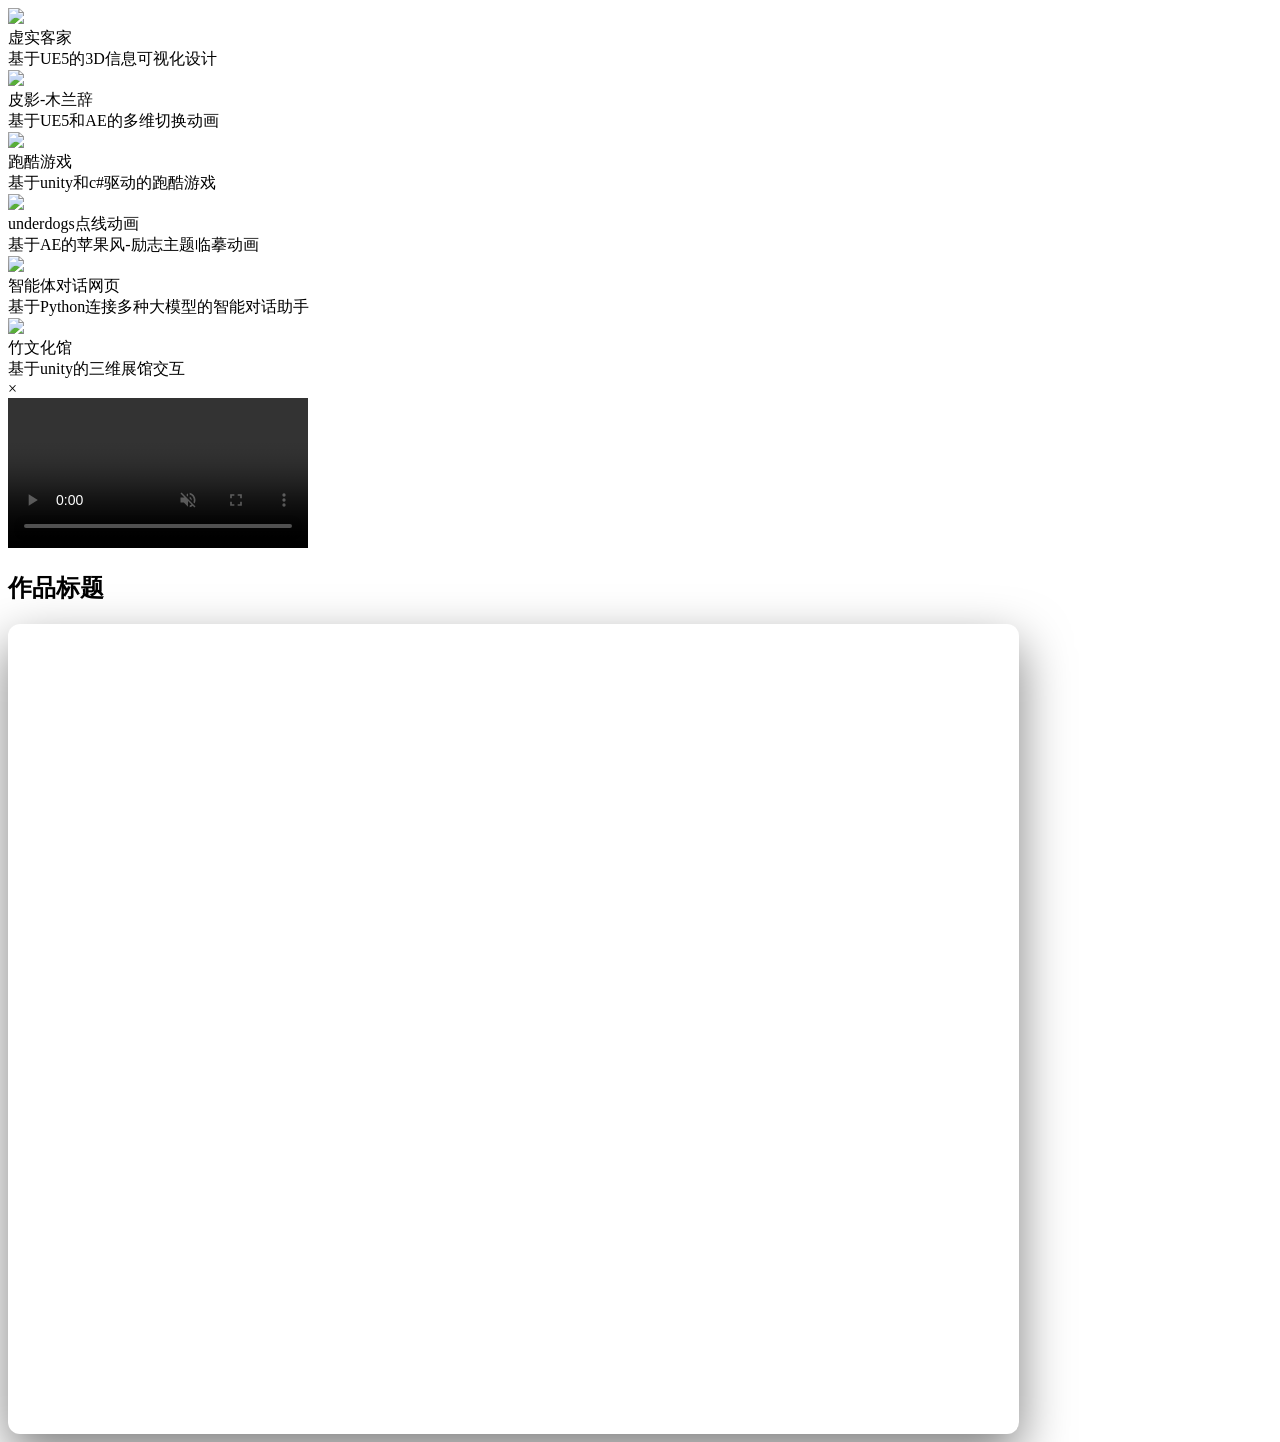
==== portfolio.html @ b3555d85 "Add files via upload cdd" ====
<!DOCTYPE html>
<html>
<head>
    <meta charset="utf-8">
    <title>cd_collection of works</title>
    <link rel="stylesheet" href="css/style.css">
</head>
<body>
    <div class="stage">
        <div class="container">
            <div class="card" style="--i:0;">
                <img src="images/00.PNG">
                <div class="content">虚实客家<br>基于UE5的3D信息可视化设计</div>
            </div>
            <div class="card" style="--i:1;">
				<img src="images/01.PNG">
                <div class="content">皮影-木兰辞<br>基于UE5和AE的多维切换动画</div>
            </div>
            <div class="card" style="--i:2;">
				<img src="images/02.PNG">
                <div class="content">跑酷游戏<br>基于unity和c#驱动的跑酷游戏</div>
            </div>
            <div class="card" style="--i:3;">
				<img src="images/03.PNG">
                <div class="content">underdogs点线动画<br>基于AE的苹果风-励志主题临摹动画</div>
            </div>
            <div class="card" style="--i:4;">
				<img src="images/04.PNG">
                <div class="content">智能体对话网页<br>基于Python连接多种大模型的智能对话助手</div>
            </div>
            <div class="card" style="--i:5;">
				<img src="images/05.PNG">
                <div class="content">竹文化馆<br>基于unity的三维展馆交互</div>
            </div>
        </div>
    </div>

    <div id="portfolio-modal" class="modal">
        <span class="close-btn">&times;</span>
        
        <div class="modal-wrapper">
            <div class="modal-left">
                <video id="detail-video" loop muted playsinline controls></video>
            </div>
            
            <div class="modal-right">
                <h2 id="detail-title">作品标题</h2>
                <div class="project-tags"></div>
                <div class="detail-text"></div>
            </div>
        </div>
    </div>
	
	    <div id="pdf-modal" class="modal" style="z-index: 10000;">
	        <span class="close-pdf-btn" style="position: absolute; top: 20px; right: 30px; font-size: 40px; color: #fff; cursor: pointer;">&times;</span>
	        <div style="width: 80%; height: 90vh; background: #fff; border-radius: 12px; overflow: hidden; box-shadow: 0 20px 50px rgba(0,0,0,0.5);">
	            <iframe id="pdf-viewer" src="" width="100%" height="100%" style="border: none;"></iframe>
	        </div>
	    </div>

    <script src="js/script.js"></script>
</body>
</html>
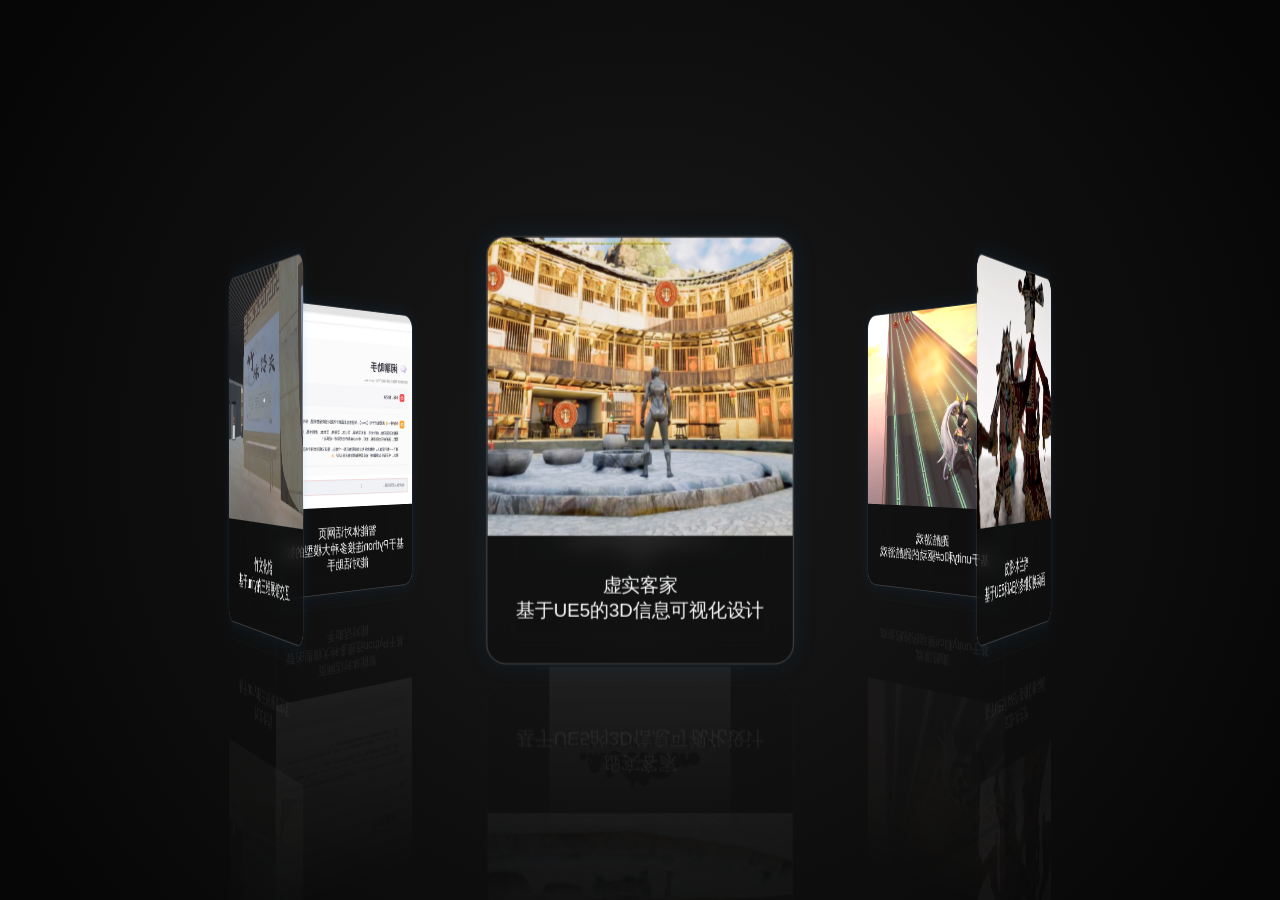
==== commit 532b5db5: "Add files via upload" ====
--- a/portfolio.html
+++ b/portfolio.html
@@ -13,23 +13,23 @@
                 <div class="content">虚实客家<br>基于UE5的3D信息可视化设计</div>
             </div>
             <div class="card" style="--i:1;">
-				<img src="images/01.PNG">
+				<img src="images/01.png">
                 <div class="content">皮影-木兰辞<br>基于UE5和AE的多维切换动画</div>
             </div>
             <div class="card" style="--i:2;">
-				<img src="images/02.PNG">
+				<img src="images/02.png">
                 <div class="content">跑酷游戏<br>基于unity和c#驱动的跑酷游戏</div>
             </div>
             <div class="card" style="--i:3;">
-				<img src="images/03.PNG">
+				<img src="images/03.png">
                 <div class="content">underdogs点线动画<br>基于AE的苹果风-励志主题临摹动画</div>
             </div>
             <div class="card" style="--i:4;">
-				<img src="images/04.PNG">
+				<img src="images/04.png">
                 <div class="content">智能体对话网页<br>基于Python连接多种大模型的智能对话助手</div>
             </div>
             <div class="card" style="--i:5;">
-				<img src="images/05.PNG">
+				<img src="images/05.png">
                 <div class="content">竹文化馆<br>基于unity的三维展馆交互</div>
             </div>
         </div>
--- a/css/style.css
+++ b/css/style.css
@@ -0,0 +1,425 @@
+* {
+    margin: 0;
+    padding: 0;
+    box-sizing: border-box;
+}
+
+body {
+    background: radial-gradient(circle at center, #1a1a1a 0%, #050505 100%); /* 渐变舞台背景 */
+    overflow: hidden;
+    height: 100vh;
+}
+
+.stage {
+    height: 100vh;
+    display: flex;
+    justify-content: center;
+    align-items: center;
+    perspective: 1500px; /* 3D 景深 */
+}
+
+.container {
+    position: relative;
+    width: 230px;
+    height: 320px;
+    transform-style: preserve-3d;
+    transition: transform 1s cubic-bezier(0.2, 0.8, 0.2, 1);
+}
+
+/* 🃏 3D 立牌卡片样式 */
+.card {
+    position: absolute;
+    width: 100%;
+    height: 100%;
+    background: rgba(255, 255, 255, 0.03);
+    border: 1px solid rgba(255, 255, 255, 0.15);
+    border-radius: 15px;
+    color: white;
+    font-family: sans-serif;
+    transform: rotateY(calc(var(--i) * 60deg)) translateZ(380px); /* 6张卡片围成圈 */
+    backdrop-filter: blur(10px);
+    box-shadow: 0 0 20px rgba(0, 150, 255, 0.1);
+    cursor: pointer;
+    transition: 0.4s ease;
+    overflow: hidden;
+    display: flex;
+    flex-direction: column;
+    -webkit-box-reflect: below 15px linear-gradient(transparent, rgba(255,255,255,0.08)); /* 独立倒影 */
+}
+
+.card:hover {
+    box-shadow: 0 0 30px rgba(0, 150, 255, 0.4);
+    border: 1px solid rgba(0, 150, 255, 0.6);
+    transform: rotateY(calc(var(--i) * 60deg)) translateZ(410px); /* 悬停向前探出 */
+}
+
+/* 卡片内图片 */
+.card img {
+    width: 100%;
+    height: 70%;
+    object-fit: cover;
+}
+
+/* 卡片内文字概括 */
+.card .content {
+    padding: 12px;
+    font-size: 14px;
+    text-align: center;
+    background: rgba(0,0,0,0.4);
+    flex-grow: 1;
+    display: flex;
+    align-items: center;
+    justify-content: center;
+}
+
+/* 🌌 全屏遮罩层（关键定位：确保浮动在最上层） */
+.modal {
+    display: none; 
+    position: fixed; /* 必须是固定定位 */
+    top: 0; left: 0;
+    width: 100vw; height: 100vh;
+    background: rgba(0, 0, 0, 0.75); 
+    backdrop-filter: blur(15px); /* 毛玻璃模糊底层 */
+    z-index: 9999; /* 保证在最前方 */
+    justify-content: center;
+    align-items: center;
+}
+
+/* 📦 左右双栏主体 */
+.modal-wrapper {
+    display: flex;
+    width: 85%;
+    height: 80%;
+    background: rgba(25, 25, 25, 0.85);
+    border: 1px solid rgba(255, 255, 255, 0.1);
+    border-radius: 20px;
+    overflow: hidden;
+    box-shadow: 0 30px 60px rgba(0, 0, 0, 0.8);
+}
+
+/* 🎬 左侧视频 */
+.modal-left {
+    flex: 6;
+    background: #000;
+    display: flex;
+    align-items: center;
+    justify-content: center;
+}
+.modal-left video {
+    width: 100%;
+    height: 100%;
+    object-fit: contain; /* 确保交互视频不被裁剪变形 */
+}
+
+/* 📝 右侧图文（独立滚动） */
+.modal-right {
+    flex: 4;
+    padding: 40px;
+    background: rgba(15, 15, 15, 0.5);
+    overflow-y: auto; /* 允许右侧超长时上下滚动 */
+    color: #e0e0e0;
+    font-family: sans-serif;
+}
+
+.modal-right h2 {
+    font-size: 24px;
+    margin-bottom: 15px;
+    color: #fff;
+}
+
+/* 🏷️ 标签样式 */
+.project-tags {
+    margin-bottom: 25px;
+}
+.project-tags span {
+    display: inline-block;
+    background: rgba(0, 150, 255, 0.15);
+    color: #0096ff;
+    border: 1px solid rgba(0, 150, 255, 0.3);
+    padding: 4px 10px;
+    border-radius: 5px;
+    font-size: 12px;
+    margin-right: 8px;
+}
+
+/* 详情内文 */
+.detail-text h3 {
+    font-size: 16px;
+    color: #0096ff;
+    margin: 20px 0 10px 0;
+}
+.detail-text p {
+    font-size: 14px;
+    line-height: 1.6;
+    color: #b0b0b0;
+}
+
+/* ❌ 关闭按钮 */
+.close-btn {
+    position: absolute;
+    top: 30px; right: 40px;
+    font-size: 40px;
+    color: rgba(255, 255, 255, 0.5);
+    cursor: pointer;
+    transition: 0.3s;
+}
+.close-btn:hover {
+    color: #fff;
+}
+
+/* ========================================== */
+/* 🪪 个人信息页 (index.html) 专属样式 */
+/* ========================================== */
+
+/* 主大容器左右分栏 */
+.about-container {
+    display: flex;
+    max-width: 1000px;
+    width: 90%;
+    height: 85vh;
+    margin: 7vh auto;
+    background: rgba(25, 25, 25, 0.65);
+    border: 1px solid rgba(255, 255, 255, 0.1);
+    border-radius: 24px;
+    backdrop-filter: blur(20px);
+    overflow: hidden;
+    box-shadow: 0 40px 100px rgba(0,0,0,0.8);
+}
+
+/* 左侧名片挂件 */
+.profile-card {
+    flex: 3.5;
+    background: rgba(15, 15, 15, 0.5);
+    border-right: 1px solid rgba(255, 255, 255, 0.05);
+    display: flex;
+    flex-direction: column;
+    align-items: center;
+    justify-content: center;
+    padding: 30px;
+    color: #fff;
+}
+
+/* 头像框 */
+.avatar-box {
+    width: 130px;
+    height: 130px;
+    border-radius: 50%;
+    border: 2px solid #0096ff;
+    overflow: hidden;
+    box-shadow: 0 0 25px rgba(0, 150, 255, 0.3);
+    margin-bottom: 20px;
+}
+.avatar-box img {
+    width: 100%;
+    height: 100%;
+    object-fit: cover;
+}
+
+.profile-card h2 { font-size: 24px; margin-bottom: 8px; letter-spacing: 1px; }
+.profile-card .subtitle { font-size: 13px; color: #0096ff; margin-bottom: 40px; }
+
+/* 🚀 炫酷的进入作品集按钮 */
+.enter-btn {
+    display: inline-block;
+    padding: 13px 28px;
+    background: linear-gradient(135deg, #0052d4, #4364f7, #6fb1fc);
+    color: white;
+    text-decoration: none;
+    border-radius: 30px;
+    font-size: 14px;
+    font-weight: bold;
+    box-shadow: 0 10px 20px rgba(67, 100, 247, 0.3);
+    transition: 0.3s ease;
+}
+.enter-btn:hover {
+    transform: translateY(-3px) scale(1.05);
+    box-shadow: 0 15px 30px rgba(0, 150, 255, 0.5);
+}
+
+/* 右侧内容滚动区 */
+.info-content {
+    flex: 6.5;
+    padding: 50px;
+    overflow-y: auto;
+    color: #e0e0e0;
+}
+.info-section {
+    margin-bottom: 35px;
+}
+.info-section h3 {
+    font-size: 18px;
+    color: #0096ff;
+    margin-bottom: 15px;
+    border-bottom: 1px solid rgba(0, 150, 255, 0.2);
+    padding-bottom: 8px;
+}
+.info-section p { font-size: 14px; line-height: 1.8; color: #cccccc; }
+.info-section .sub-text { font-size: 13px; color: #888; margin-top: 5px; }
+
+/* 技能标签组 */
+/* ========================================== */
+/* ✨ 升级版：高科技荧光发光技能标签 */
+/* ========================================== */
+
+/* 标签包裹外壳 */
+.skills-tags { 
+    display: flex; 
+    flex-wrap: wrap; 
+    gap: 12px;       /* 稍微拉开一点间距，让发光不重叠 */
+    margin-top: 15px; 
+}
+
+/* 每一个独立的技能标签 Box */
+.skills-tags span {
+    background: rgba(0, 150, 255, 0.04); /* 极度透明的科技蓝底色 */
+    border: 1px solid rgba(0, 150, 255, 0.25); /* 淡淡的蓝色发光边框 */
+    padding: 8px 16px;
+    border-radius: 8px;
+    font-size: 13px;
+    color: #0096ff; /* 文字直接使用高亮蓝色 */
+    font-weight: 500;
+    letter-spacing: 0.5px;
+    
+    /* 核心：加入淡淡的初始发光阴影 */
+    box-shadow: 0 0 8px rgba(0, 150, 255, 0.1);
+    
+    /* 动画过渡：让鼠标放上去的变化非常丝滑 */
+    transition: all 0.3s cubic-bezier(0.2, 0.8, 0.2, 1);
+    cursor: default;
+}
+
+/* 🖱️ 鼠标悬停（Hover）时的炫酷激活动画 */
+.skills-tags span:hover {
+    color: #ffffff; /* 文字变成纯白，高亮突显 */
+    background: rgba(0, 150, 255, 0.15); /* 蓝色背景变深 */
+    border-color: #0096ff; /* 边框完全点亮 */
+    
+    /* 荧光扩散：像霓虹灯一样向外喷射蓝色光芒 */
+    box-shadow: 0 0 15px rgba(0, 150, 255, 0.6), 
+                inset 0 0 8px rgba(0, 150, 255, 0.3); 
+                
+    transform: translateY(-2px); /* 微微向上悬浮 2 像素，增加物理交互感 */
+}
+
+
+/* ========================================== */
+/* ⏳ 校园经历时间线专属样式 */
+/* ========================================== */
+
+.timeline-wrapper {
+    position: relative;
+    padding-left: 20px;
+    margin-top: 15px;
+    /* 绘制左侧的垂直时间线 */
+    border-left: 2px solid rgba(0, 150, 255, 0.15); 
+}
+
+.timeline-item {
+    position: relative;
+    margin-bottom: 25px;
+}
+/* 最后一个经历不需要留太多底部间距 */
+.timeline-item:last-child {
+    margin-bottom: 5px;
+}
+
+/* 时间线上的蓝色小圆点 */
+.timeline-dot {
+    position: absolute;
+    left: -27px; /* 恰好压在左侧的边框线上 */
+    top: 5px;
+    width: 12px;
+    height: 12px;
+    background: #0096ff;
+    border: 2px solid #191919; /* 用背景色做个描边，产生断开感 */
+    border-radius: 50%;
+    box-shadow: 0 0 10px #0096ff; /* 荧光发光效果 */
+}
+
+/* 经历的标题头部（时间和职务） */
+.timeline-header {
+    display: flex;
+    align-items: center;
+    gap: 15px;
+    margin-bottom: 6px;
+}
+
+.timeline-time {
+    font-size: 13px;
+    color: #0096ff; /* 蓝色强调时间 */
+    font-weight: bold;
+    font-family: monospace;
+}
+
+.timeline-title {
+    font-size: 14px;
+    color: #ffffff;
+    font-weight: 600;
+}
+
+/* 具体工作职责描述 */
+.timeline-desc {
+    font-size: 13px !important;
+    line-height: 1.6;
+    color: #a0a0a0 !important;
+}
+
+/* ========================================== */
+/* 📄 右侧详情内嵌 PDF 触发卡片样式 */
+/* ========================================== */
+.pdf-trigger-card {
+    display: flex;
+    align-items: center;
+    background: rgba(0, 150, 255, 0.05);
+    border: 1px solid rgba(0, 150, 255, 0.2);
+    border-radius: 12px;
+    padding: 15px 20px;
+    margin: 18px 0;
+    cursor: pointer;
+    transition: all 0.3s ease;
+    box-shadow: 0 5px 15px rgba(0,0,0,0.2);
+}
+
+/* 卡片内的图标 */
+.pdf-trigger-card .pdf-icon {
+    font-size: 30px;
+    margin-right: 15px;
+    filter: drop-shadow(0 0 5px rgba(0, 150, 255, 0.6));
+}
+
+/* 卡片内部文字说明 */
+.pdf-trigger-card .pdf-info {
+    flex-grow: 1;
+}
+.pdf-trigger-card .pdf-info h4 {
+    font-size: 14px;
+    color: #ffffff;
+    margin-bottom: 4px;
+    font-weight: 600;
+}
+.pdf-trigger-card .pdf-info p {
+    font-size: 12px !important;
+    color: #888888 !important;
+    margin: 0 !important;
+}
+
+/* 右侧的箭头 */
+.pdf-trigger-card .pdf-arrow {
+    font-size: 18px;
+    color: #0096ff;
+    transition: transform 0.3s ease;
+}
+
+/* 🖱️ 鼠标悬停卡片时的通电发光效果 */
+.pdf-trigger-card:hover {
+    background: rgba(0, 150, 255, 0.12);
+    border-color: #0096ff;
+    box-shadow: 0 0 20px rgba(0, 150, 255, 0.4);
+    transform: translateY(-2px);
+}
+
+/* 悬停时箭头往右上角指 */
+.pdf-trigger-card:hover .pdf-arrow {
+    transform: translate(3px, -3px);
+    color: #fff;
+}
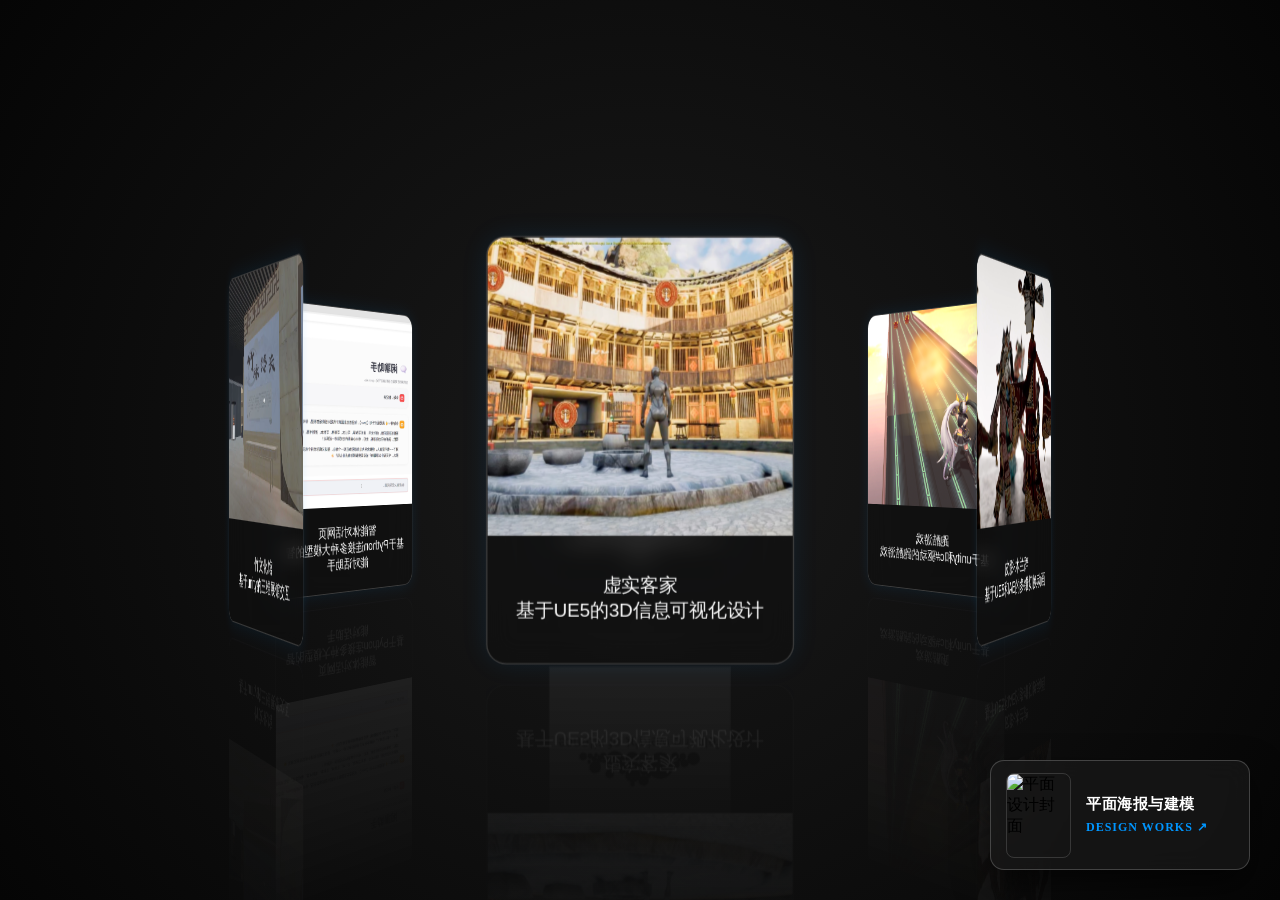
==== commit 5ee38f21: "Add files via upload" ====
--- a/portfolio.html
+++ b/portfolio.html
@@ -12,26 +12,34 @@
                 <img src="images/00.PNG">
                 <div class="content">虚实客家<br>基于UE5的3D信息可视化设计</div>
             </div>
-            <div class="card" style="--i:1;">
+            <div class="card" style="--i:1;">
 				<img src="images/01.png">
                 <div class="content">皮影-木兰辞<br>基于UE5和AE的多维切换动画</div>
             </div>
-            <div class="card" style="--i:2;">
+            <div class="card" style="--i:2;">
 				<img src="images/02.png">
                 <div class="content">跑酷游戏<br>基于unity和c#驱动的跑酷游戏</div>
             </div>
-            <div class="card" style="--i:3;">
+            <div class="card" style="--i:3;">
 				<img src="images/03.png">
                 <div class="content">underdogs点线动画<br>基于AE的苹果风-励志主题临摹动画</div>
             </div>
-            <div class="card" style="--i:4;">
+            <div class="card" style="--i:4;">
 				<img src="images/04.png">
                 <div class="content">智能体对话网页<br>基于Python连接多种大模型的智能对话助手</div>
             </div>
-            <div class="card" style="--i:5;">
+            <div class="card" style="--i:5;">
 				<img src="images/05.png">
                 <div class="content">竹文化馆<br>基于unity的三维展馆交互</div>
             </div>
+        </div>
+    </div>
+
+    <div id="corner-poster-card" class="corner-card">
+        <img src="images/06.png" alt="平面设计封面">
+        <div class="corner-card-info">
+            <span>平面海报与建模</span>
+            <p>DESIGN WORKS ↗</p>
         </div>
     </div>
 
@@ -49,14 +57,14 @@
                 <div class="detail-text"></div>
             </div>
         </div>
-    </div>
-	
-	    <div id="pdf-modal" class="modal" style="z-index: 10000;">
-	        <span class="close-pdf-btn" style="position: absolute; top: 20px; right: 30px; font-size: 40px; color: #fff; cursor: pointer;">&times;</span>
-	        <div style="width: 80%; height: 90vh; background: #fff; border-radius: 12px; overflow: hidden; box-shadow: 0 20px 50px rgba(0,0,0,0.5);">
-	            <iframe id="pdf-viewer" src="" width="100%" height="100%" style="border: none;"></iframe>
-	        </div>
-	    </div>
+    </div>
+	
+    <div id="pdf-modal" class="modal" style="z-index: 10000;">
+        <span class="close-pdf-btn" style="position: absolute; top: 20px; right: 30px; font-size: 40px; color: #fff; cursor: pointer;">&times;</span>
+        <div style="width: 80%; height: 90vh; background: #fff; border-radius: 12px; overflow: hidden; box-shadow: 0 20px 50px rgba(0,0,0,0.5);">
+            <iframe id="pdf-viewer" src="" width="100%" height="100%" style="border: none;"></iframe>
+        </div>
+    </div>
 
     <script src="js/script.js"></script>
 </body>
--- a/css/style.css
+++ b/css/style.css
@@ -423,3 +423,280 @@
     transform: translate(3px, -3px);
     color: #fff;
 }
+/* ========================================== */
+/* 🖼️ 第 7 张卡片专享：两排并列海报格子样式 */
+/* ========================================== */
+
+/* 1. 网格容器：实现两排并列（每排3个，自动适配） */
+.poster-grid {
+    display: grid;
+    grid-template-columns: repeat(3, 1fr); /* 完美的3列并列 */
+    gap: 15px; /* 格子之间的间距 */
+    margin: 20px 0;
+    width: 100%;
+}
+
+/* 2. 单个海报卡片外壳 */
+.poster-item {
+    position: relative;
+    border-radius: 10px;
+    overflow: hidden;
+    aspect-ratio: 3 / 4; /* 锁定标准的竖版海报比例 */
+    background: #14171c;
+    border: 1px solid rgba(255, 255, 255, 0.08);
+    cursor: pointer;
+    transition: all 0.4s cubic-bezier(0.165, 0.84, 0.44, 1); /* 丝滑过渡动效 */
+    box-shadow: 0 4px 10px rgba(0, 0, 0, 0.3);
+}
+
+/* 海报图片自身样式 */
+.poster-item img {
+    width: 100%;
+    height: 100%;
+    object-fit: cover; /* 保证图片不变形地铺满格子 */
+    transition: transform 0.4s ease;
+}
+
+/* 3. 🖱️ 核心交互：光标停留（Hover）时的“通电发光+微微浮起”效果 */
+.poster-item:hover {
+    transform: translateY(-6px); /* 向上轻轻浮起 6 像素 */
+    border-color: #0096ff; /* 边框变成标志性的科技蓝 */
+    /* 核心：外层炫酷的蓝色荧光霓虹效果 */
+    box-shadow: 0 0 25px rgba(0, 150, 255, 0.5), 
+                0 10px 20px rgba(0, 0, 0, 0.5);
+}
+
+/* 悬停时图片微微放大，增加空间感 */
+.poster-item:hover img {
+    transform: scale(1.05);
+}
+
+/* 4. 遮罩层：悬停时从底部浮现海报标题文字 */
+.poster-mask {
+    position: absolute;
+    top: 0;
+    left: 0;
+    width: 100%;
+    height: 100%;
+    background: linear-gradient(transparent 40%, rgba(0, 0, 0, 0.85));
+    display: flex;
+    align-items: flex-end;
+    padding: 12px;
+    box-sizing: border-box;
+    opacity: 0; /* 默认隐藏 */
+    transition: opacity 0.3s ease;
+}
+
+.poster-mask span {
+    color: #ffffff;
+    font-size: 13px;
+    font-weight: 500;
+    letter-spacing: 0.5px;
+    transform: translateY(10px);
+    transition: transform 0.3s ease;
+}
+
+/* 悬停时字和遮罩显现出来 */
+.poster-item:hover .poster-mask {
+    opacity: 1;
+}
+.poster-item:hover .poster-mask span {
+    transform: translateY(0);
+}
+/* ========================================== */
+/* 🌌 纯净全屏海报大厅专用样式（直接加在底部） */
+/* ========================================== */
+
+.pure-poster-container {
+    width: 100%;
+    max-width: 1100px;
+    margin: 0 auto;
+    padding: 30px 10px;
+    box-sizing: border-box;
+    text-align: center;
+}
+
+.poster-main-title {
+    font-size: 28px;
+    color: #ffffff;
+    margin-bottom: 8px;
+    font-weight: 600;
+    letter-spacing: 1px;
+}
+
+.poster-main-sub {
+    font-size: 14px;
+    color: #0096ff;
+    margin-bottom: 35px;
+    opacity: 0.8;
+}
+
+.pure-poster-container .poster-grid {
+    display: grid;
+    grid-template-columns: repeat(3, 1fr);
+    gap: 25px; 
+    padding: 10px;
+}
+
+.pure-poster-container .poster-item {
+    position: relative;
+    border-radius: 10px;
+    overflow: hidden;
+    aspect-ratio: 3 / 4; 
+    background: rgba(255, 255, 255, 0.02);
+    border: 1px solid rgba(255, 255, 255, 0.05);
+    box-shadow: 0 15px 35px rgba(0, 0, 0, 0.6);
+    cursor: pointer;
+    transition: all 0.4s cubic-bezier(0.165, 0.84, 0.44, 1);
+}
+
+.pure-poster-container .poster-item img {
+    width: 100%;
+    height: 100%;
+    object-fit: cover;
+    transition: transform 0.4s ease;
+}
+
+/* 🖱️ 悬停发光 */
+.pure-poster-container .poster-item:hover {
+    transform: translateY(-6px);
+    border-color: #0096ff;
+    box-shadow: 0 0 25px rgba(0, 150, 255, 0.5), 
+                0 10px 20px rgba(0, 0, 0, 0.5);
+}
+
+.pure-poster-container .poster-item:hover img {
+    transform: scale(1.05);
+}
+
+.poster-mask {
+    position: absolute;
+    top: 0;
+    left: 0;
+    width: 100%;
+    height: 100%;
+    background: linear-gradient(transparent 40%, rgba(0, 0, 0, 0.85));
+    display: flex;
+    align-items: flex-end;
+    padding: 12px;
+    box-sizing: border-box;
+    opacity: 0;
+    transition: opacity 0.3s ease;
+}
+
+.poster-mask span {
+    color: #ffffff;
+    font-size: 13px;
+    font-weight: 500;
+    transform: translateY(10px);
+    transition: transform 0.3s ease;
+}
+
+.pure-poster-container .poster-item:hover .poster-mask {
+    opacity: 1;
+}
+.pure-poster-container .poster-item:hover .poster-mask span {
+    transform: translateY(0);
+}
+/* ======================================================== */
+/* ⚡ 精准拦截：进入海报模式时，打破旧布局，隐形视频和右侧文字标题 */
+/* ======================================================== */
+
+/* 1. 当处于海报模式时，把原本 Flex 左右分栏的容器变成正常的 block 块级，从而让海报全屏铺满 */
+#portfolio-modal.poster-mode .modal-wrapper {
+    display: block !important;
+    background: rgba(15, 15, 15, 0.95) !important; /* 稍微加深一点背景，突出海报 */
+    overflow-y: auto !important; /* 让整个大弹窗可以直接上下滚动 */
+}
+
+/* 2. 彻底隐形：隐藏左侧的视频容器、右侧原有的作品总标题、以及标签盒子 */
+#portfolio-modal.poster-mode .modal-left,
+#portfolio-modal.poster-mode #detail-title,
+#portfolio-modal.poster-mode .project-tags {
+    display: none !important;
+}
+
+/* 3. 解除限制：让原有的右侧图文区撑满 100% 宽度，不再受 flex 分栏的限制 */
+#portfolio-modal.poster-mode .modal-right {
+    width: 100% !important;
+    height: auto !important;
+    overflow-y: visible !important; /* 把小滚动条干掉，用大窗口滚动 */
+    padding: 40px !important;
+}
+
+/* 4. 微调网格：确保在你的大容器里能完美展示两排并列 */
+#portfolio-modal.poster-mode .poster-grid {
+    display: grid !important;
+    grid-template-columns: repeat(3, 1fr) !important;
+    gap: 25px !important;
+    margin: 30px 0 !important;
+    width: 100% !important;
+}
+/* ========================================== */
+/* 📌 右下角独立平面海报入口卡片样式（放大升级版） */
+/* ========================================== */
+.corner-card {
+    position: fixed;
+    bottom: 30px;
+    right: 30px;
+    width: 260px;  /* 📐 宽度从 200px 放大到 260px */
+    height: 110px; /* 📐 高度从 90px 放大到 110px */
+    background: rgba(25, 25, 25, 0.75); /* 稍微加深一点背景，更有质感 */
+    border: 1px solid rgba(255, 255, 255, 0.2); /* 强化边框线 */
+    border-radius: 14px; /* 弧度更圆润 */
+    backdrop-filter: blur(12px);
+    z-index: 999; 
+    cursor: pointer;
+    display: flex;
+    align-items: center;
+    padding: 12px 15px; /* 调整内边距 */
+    gap: 15px; /* 图片和文字的间距拉开 */
+    box-shadow: 0 15px 35px rgba(0, 0, 0, 0.6);
+    transition: all 0.3s cubic-bezier(0.2, 0.8, 0.2, 1);
+}
+
+/* 小卡片左侧图片：同步放大 */
+.corner-card img {
+    width: 65px;  /* 📐 图片宽度从 50px 放大到 65px */
+    height: 85px; /* 📐 图片高度从 70px 放大到 85px */
+    object-fit: cover;
+    border-radius: 8px;
+    border: 1px solid rgba(255, 255, 255, 0.15);
+    transition: transform 0.3s ease;
+}
+
+/* 小卡片右侧文字区域 */
+.corner-card-info {
+    display: flex;
+    flex-direction: column;
+    justify-content: center;
+}
+
+/* 主标题文字放大 */
+.corner-card-info span {
+    color: #ffffff;
+    font-size: 15px; /* 🔤 字号从 13px 放大到 15px */
+    font-weight: 600;
+    margin-bottom: 6px;
+    letter-spacing: 0.5px;
+}
+
+/* 副标题文字微调 */
+.corner-card-info p {
+    color: #0096ff;
+    font-size: 12px; /* 🔤 字号从 11px 放大到 12px */
+    font-weight: bold;
+    letter-spacing: 1px;
+}
+
+/* 鼠标悬停 Hover 特效保持丝滑上浮与发光 */
+.corner-card:hover {
+    transform: translateY(-6px); /* 悬浮高度稍微增加 */
+    border-color: #0096ff;
+    box-shadow: 0 0 25px rgba(0, 150, 255, 0.5), 0 20px 40px rgba(0, 0, 0, 0.7);
+}
+
+.corner-card:hover img {
+    transform: scale(1.04);
+}
+
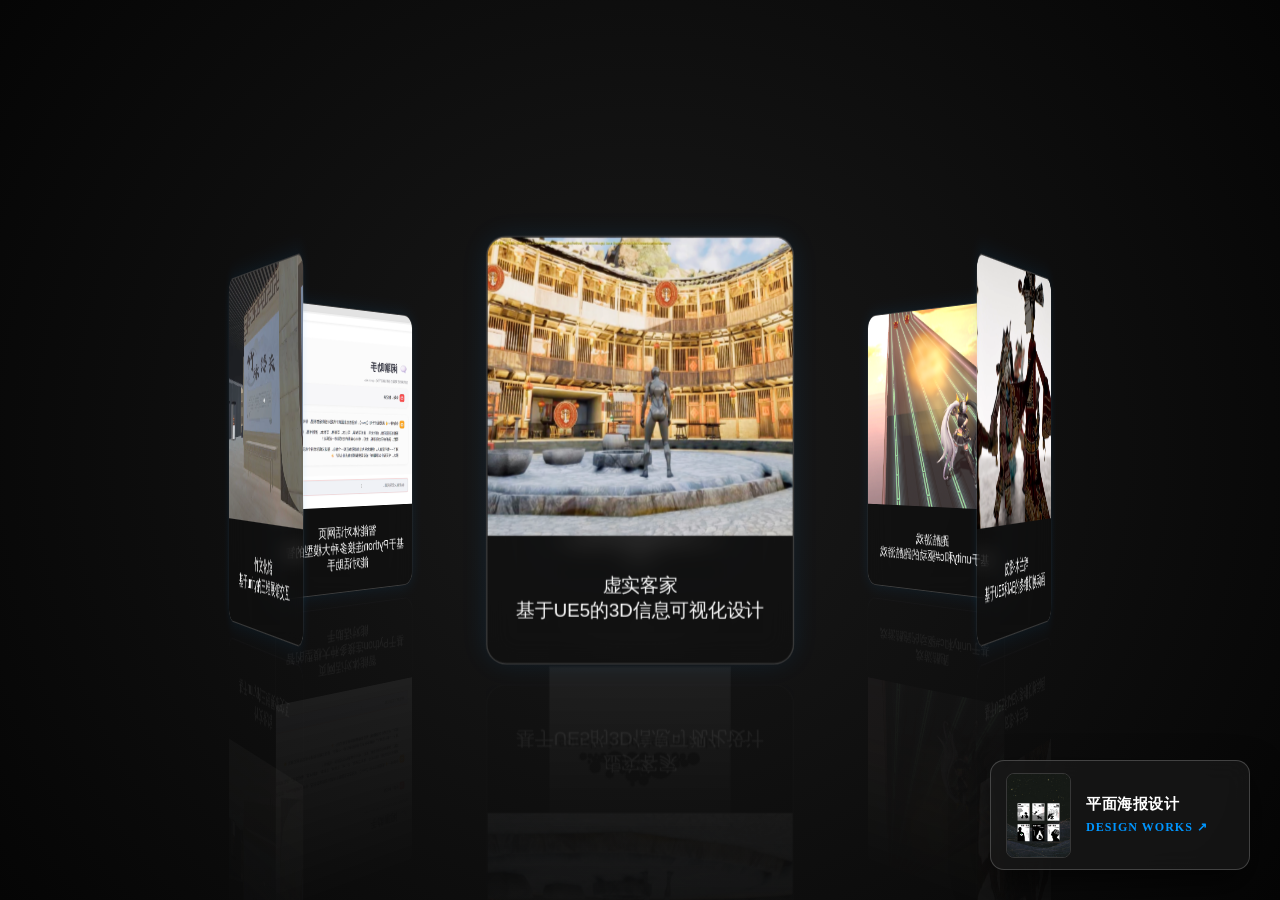
==== commit 9a3c8c11: "Update portfolio.html" ====
--- a/portfolio.html
+++ b/portfolio.html
@@ -38,7 +38,7 @@
     <div id="corner-poster-card" class="corner-card">
         <img src="images/06.png" alt="平面设计封面">
         <div class="corner-card-info">
-            <span>平面海报与建模</span>
+            <span>平面海报设计</span>
             <p>DESIGN WORKS ↗</p>
         </div>
     </div>
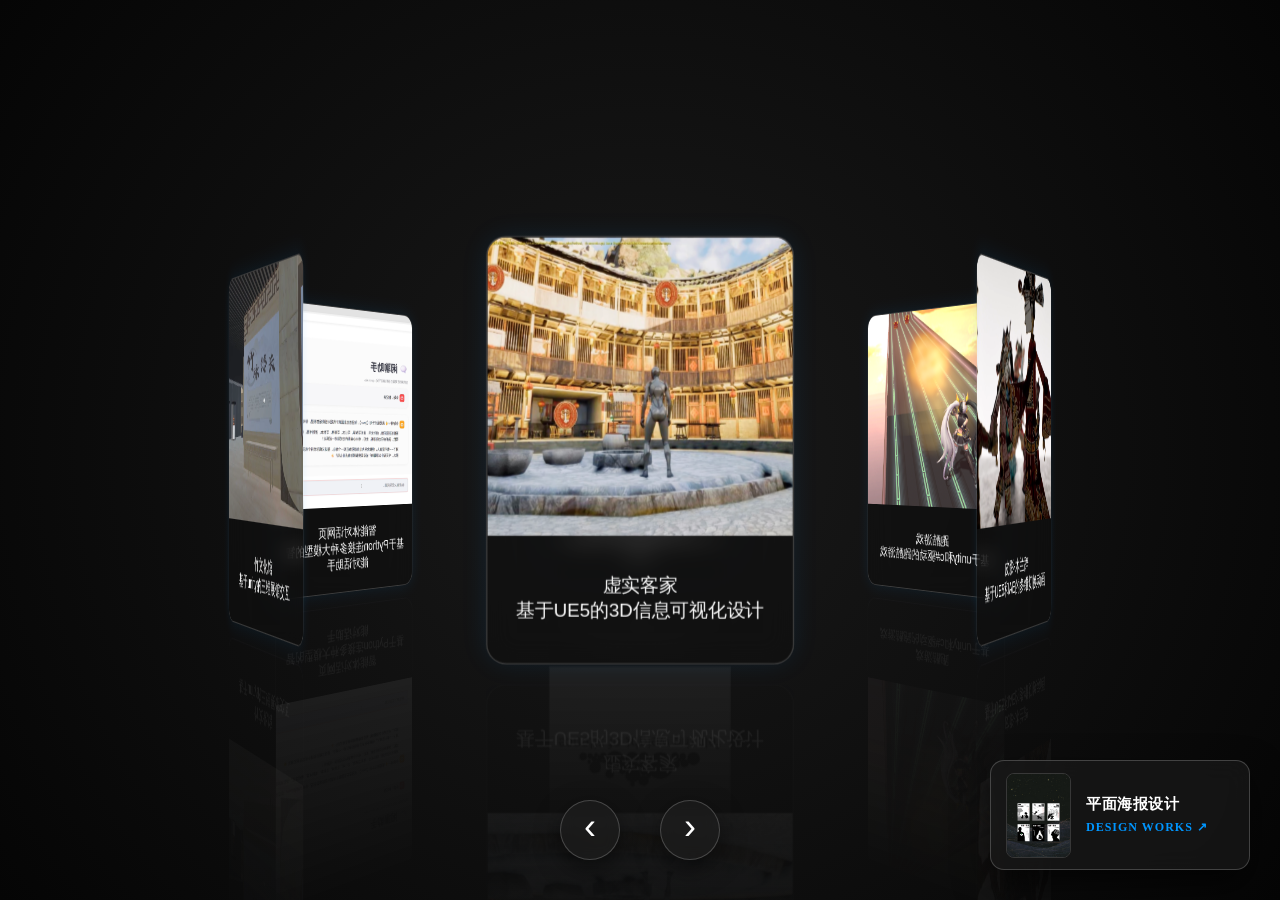
==== commit 554de935: "Add files via upload" ====
--- a/portfolio.html
+++ b/portfolio.html
@@ -5,7 +5,12 @@
     <title>cd_collection of works</title>
     <link rel="stylesheet" href="css/style.css">
 </head>
-<body>
+<body>
+	<div class="carousel-nav">
+	    <button id="prev-btn" class="nav-arrow">‹</button>
+	    <button id="next-btn" class="nav-arrow">›</button>
+	</div>
+
     <div class="stage">
         <div class="container">
             <div class="card" style="--i:0;">
--- a/css/style.css
+++ b/css/style.css
@@ -699,4 +699,51 @@
 .corner-card:hover img {
     transform: scale(1.04);
 }
-
+/* ========================================== */
+/* 🧭 3D 圆环左右切换悬浮按钮 */
+/* ========================================== */
+.carousel-nav {
+    position: fixed;
+    bottom: 40px;
+    left: 50%;
+    transform: translateX(-50%); /* 居中定位 */
+    display: flex;
+    gap: 40px; /* 两个按钮之间的间距 */
+    z-index: 98; /* 保证在卡片上方 */
+}
+
+.nav-arrow {
+    width: 60px;
+    height: 60px;
+    border-radius: 50%;
+    background: rgba(30, 30, 30, 0.6);
+    border: 1px solid rgba(255, 255, 255, 0.2);
+    color: white;
+    font-size: 36px;
+    font-family: sans-serif;
+    cursor: pointer;
+    display: flex;
+    align-items: center;
+    justify-content: center;
+    backdrop-filter: blur(8px);
+    box-shadow: 0 8px 25px rgba(0,0,0,0.5);
+    transition: all 0.3s ease;
+    user-select: none; /* 防止手机端长按变蓝 */
+    line-height: 1;
+    padding-bottom: 6px; /* 微调箭头的垂直居中 */
+}
+
+/* 🖱️ 鼠标悬停或手机点击时的发光高亮 */
+.nav-arrow:hover, .nav-arrow:active {
+    background: rgba(0, 150, 255, 0.2);
+    border-color: #0096ff;
+    box-shadow: 0 0 20px rgba(0, 150, 255, 0.4);
+    transform: scale(1.1);
+}
+
+/* 🎯 当放大看海报或者看PDF弹窗时，自动隐藏切换箭头，防止穿帮 */
+#portfolio-modal.poster-mode ~ .carousel-nav,
+.modal[style*="display: flex"] ~ .carousel-nav {
+    display: none !important;
+}
+
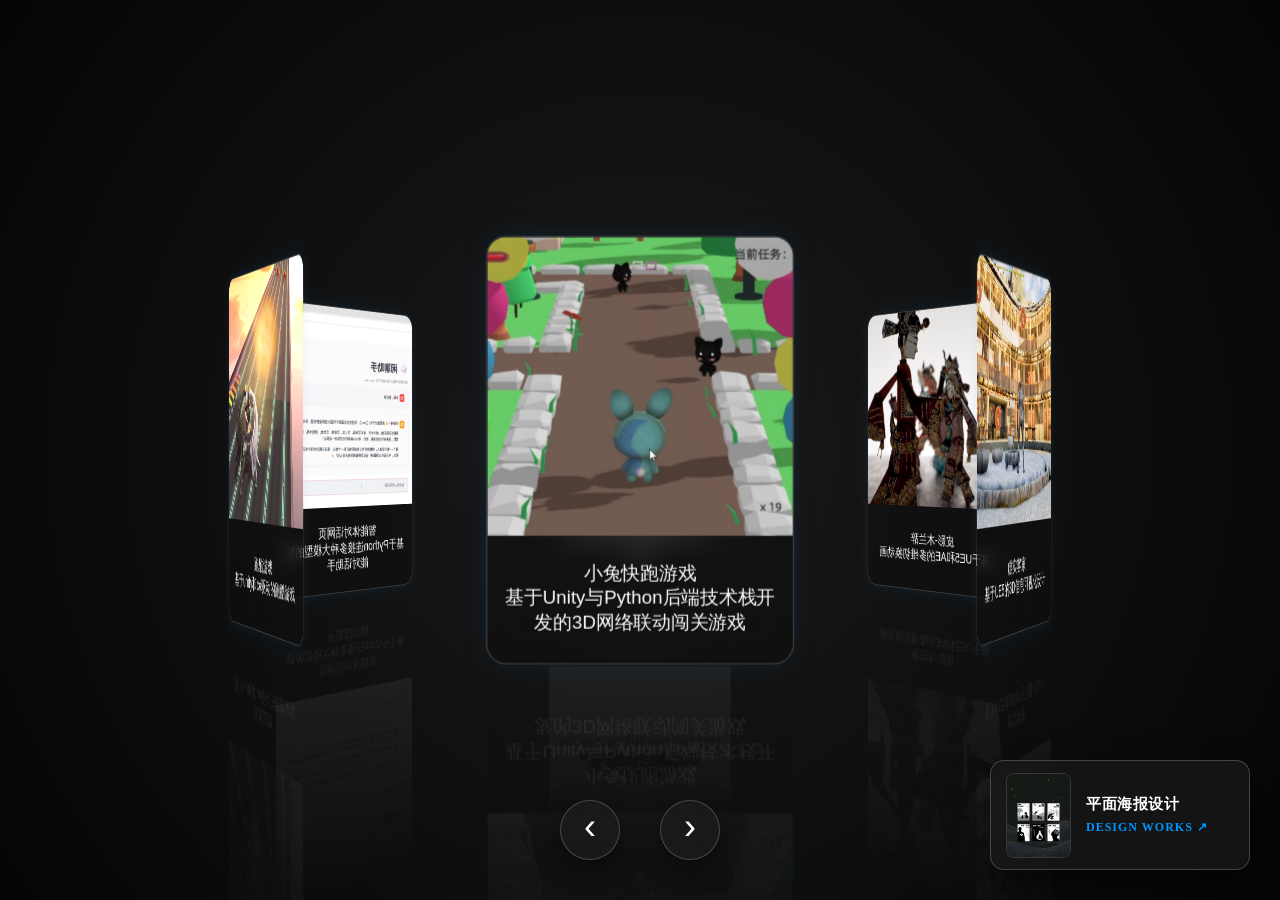
==== commit 88725012: "Add files via upload" ====
--- a/portfolio.html
+++ b/portfolio.html
@@ -13,29 +13,30 @@
 
     <div class="stage">
         <div class="container">
-            <div class="card" style="--i:0;">
-                <img src="images/00.PNG">
-                <div class="content">虚实客家<br>基于UE5的3D信息可视化设计</div>
+            <div class="card" style="--i:0;">
+				<img src="images/05.png">
+				<div class="content">小兔快跑游戏<br>基于Unity与Python后端技术栈开发的3D网络联动闯关游戏</div>
             </div>
-            <div class="card" style="--i:1;">
-				<img src="images/01.png">
-                <div class="content">皮影-木兰辞<br>基于UE5和AE的多维切换动画</div>
+            <div class="card" style="--i:1;">
+				<img src="images/00.PNG">
+				<div class="content">虚实客家<br>基于UE5的3D信息可视化设计</div>
             </div>
-            <div class="card" style="--i:2;">
-				<img src="images/02.png">
-                <div class="content">跑酷游戏<br>基于unity和c#驱动的跑酷游戏</div>
+            <div class="card" style="--i:2;">
+				<img src="images/01.png">
+				<div class="content">皮影-木兰辞<br>基于UE5和AE的多维切换动画</div>
             </div>
             <div class="card" style="--i:3;">
 				<img src="images/03.png">
-                <div class="content">underdogs点线动画<br>基于AE的苹果风-励志主题临摹动画</div>
+                <div class="content">underdogs点线动画<br>基于AE的苹果风-励志主题临摹动画</div>
+				
             </div>
             <div class="card" style="--i:4;">
 				<img src="images/04.png">
                 <div class="content">智能体对话网页<br>基于Python连接多种大模型的智能对话助手</div>
             </div>
-            <div class="card" style="--i:5;">
-				<img src="images/05.png">
-                <div class="content">竹文化馆<br>基于unity的三维展馆交互</div>
+            <div class="card" style="--i:5;">
+				<img src="images/02.png">
+				<div class="content">跑酷游戏<br>基于unity和c#驱动的跑酷游戏</div>
             </div>
         </div>
     </div>
